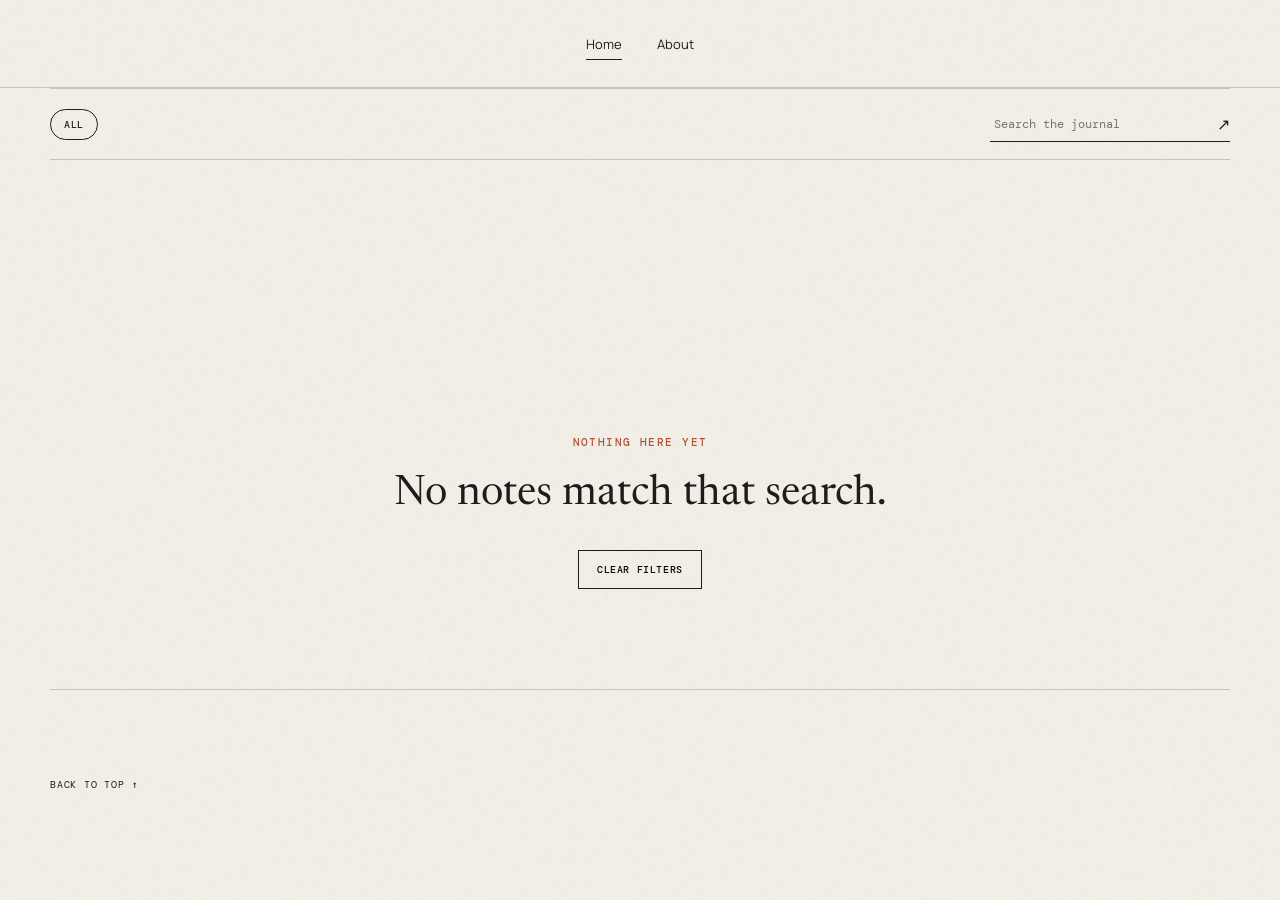
==== index.html @ 5963dffc "Add article backup safeguards" ====
<!doctype html>
<html lang="en">
  <head>
    <meta charset="UTF-8" />
    <meta name="viewport" content="width=device-width, initial-scale=1.0" />
    <meta name="description" content="A simple personal website with essays, notes, and a brief introduction." />
    <title>Personal Journal</title>
    <script async src="https://www.googletagmanager.com/gtag/js?id=G-J5S89GVS2M"></script>
    <script>
      window.dataLayer = window.dataLayer || [];
      function gtag(){dataLayer.push(arguments);}
      gtag("js", new Date());
      gtag("config", "G-J5S89GVS2M");
    </script>
    <link rel="preconnect" href="https://fonts.googleapis.com" />
    <link rel="preconnect" href="https://fonts.gstatic.com" crossorigin />
    <link href="https://fonts.googleapis.com/css2?family=DM+Mono:wght@400;500&family=Manrope:wght@400;500;600&family=Newsreader:ital,opsz,wght@0,6..72,400;0,6..72,500;1,6..72,400&display=swap" rel="stylesheet" />
    <link rel="stylesheet" href="styles.css?v=20260623-backups" />
    <script src="app.js?v=20260623-backups" defer></script>
  </head>
  <body>
    <div class="grain" aria-hidden="true"></div>
    <header class="site-header">
      <div></div>
      <nav class="main-nav" aria-label="Main navigation">
        <a href="#blog" data-route="blog">Home</a>
        <a href="#about" data-route="about">About</a>
        <button class="mobile-studio studio-entry" type="button" data-action="open-studio" hidden><span class="status-dot"></span> Studio</button>
      </nav>
      <button class="text-button studio-trigger studio-entry" type="button" data-action="open-studio" hidden>
        <span class="status-dot"></span> Studio
      </button>
      <button class="menu-button" aria-label="Toggle menu" aria-expanded="false" type="button">Menu</button>
    </header>

    <main>
      <section class="view blog-view" data-view="blog">
        <div class="blog-tools page-shell">
          <div class="tag-list" id="tag-filters" aria-label="Filter articles by tag"></div>
          <label class="search-field">
            <span class="sr-only">Search articles</span>
            <input id="article-search" type="search" placeholder="Search the journal" />
            <span aria-hidden="true">↗</span>
          </label>
        </div>

        <div class="article-grid page-shell" id="article-grid"></div>
        <div class="empty-state page-shell" id="article-empty" hidden>
          <p class="eyebrow">Nothing here yet</p>
          <h2>No notes match that search.</h2>
          <button class="button secondary" type="button" data-action="clear-filters">Clear filters</button>
        </div>
      </section>

      <section class="view about-view" data-view="about" hidden>
        <div class="about-layout page-shell">
          <div class="about-intro">
            <p class="eyebrow">A brief introduction</p>
            <h1>Hello, I’m <em>Kevin.</em></h1>
            <p class="about-lead">I’m based in the San Francisco Bay Area, and this site is a place for notes, ideas, and reflections.</p>
          </div>
          <div class="about-copy">
            <p>I use this space to write about what I’m learning, thinking through, and paying attention to over time.</p>
            <p>Outside of work, I enjoy hiking, listening to music, and spending time outdoors.</p>
            <div class="contact-row">
              <span>jieshuai123 at gmail dot com</span>
              <a href="https://www.linkedin.com/in/jieshuai/" target="_blank" rel="noopener noreferrer">LinkedIn ↗</a>
              <a href="https://github.com/kevinshuai" target="_blank" rel="noopener noreferrer">GitHub ↗</a>
              <span>San Francisco Bay Area</span>
            </div>
          </div>
        </div>
      </section>

      <article class="view article-view" data-view="article" hidden>
        <div class="article-reading page-shell" id="article-reading"></div>
      </article>
    </main>

    <footer class="site-footer page-shell">
      <a href="#blog">Back to top ↑</a>
    </footer>

    <dialog class="studio-dialog" id="studio-dialog">
      <div class="dialog-head">
        <div>
          <p class="eyebrow">Private workspace</p>
          <h2>Publishing studio</h2>
        </div>
        <button class="icon-button" data-action="close-studio" aria-label="Close studio" type="button">×</button>
      </div>
      <div class="studio-tabs" role="tablist">
        <button class="active" role="tab" data-studio-tab="articles" type="button">Articles</button>
      </div>
      <section class="studio-panel" data-studio-panel="articles">
        <form id="article-form" class="editor-form">
          <label>Title<input name="title" required placeholder="A title worth opening" /></label>
          <div class="form-row">
            <label>Tags<input name="tags" required placeholder="Design, Notes" /></label>
            <label>Read time<input name="readTime" placeholder="4 min read" /></label>
          </div>
          <label>Cover image<input name="image" type="file" accept="image/*" /></label>
          <label>Summary<textarea name="summary" required rows="2" placeholder="A short introduction for the home page"></textarea></label>
          <label>Article<textarea id="article-body" name="body" required rows="7" placeholder="Write your article here. Separate paragraphs with a blank line. Paste an image or use Insert image to place it within the text."></textarea></label>
          <div class="editor-tools">
            <button class="button secondary" id="insert-inline-image" type="button">Insert image</button>
            <input class="sr-only" id="inline-image-input" type="file" accept="image/*" />
            <small id="inline-image-status">No inline images inserted yet.</small>
          </div>
          <p class="studio-notice" id="studio-notice" role="status" aria-live="polite"></p>
          <div class="form-actions">
            <button class="button primary" id="article-submit" type="submit">Publish article ↗</button>
            <button class="button secondary" id="cancel-edit" type="button" hidden>Cancel edit</button>
          </div>
        </form>
        <div class="backup-tools">
          <div>
            <strong>Article backup</strong>
            <p>Download a copy after publishing so your posts can be restored if browser storage is cleared.</p>
          </div>
          <div class="backup-actions">
            <button class="button secondary" id="download-backup" type="button">Download backup</button>
            <button class="button secondary" id="import-backup" type="button">Import backup</button>
            <input class="sr-only" id="backup-input" type="file" accept="application/json,.json" />
          </div>
        </div>
        <div class="manage-list" id="manage-articles"></div>
      </section>
    </dialog>

    <div class="toast" id="toast" role="status" aria-live="polite"></div>
  </body>
</html>
---- styles.css ----
:root {
  --ink: #1b1b19;
  --paper: #f1efe7;
  --paper-deep: #e7e3d8;
  --rust: #b45132;
  --sage: #69725f;
  --line: rgba(27, 27, 25, 0.2);
  --serif: "Newsreader", Georgia, serif;
  --sans: "Manrope", Arial, sans-serif;
  --mono: "DM Mono", monospace;
}

* { box-sizing: border-box; }
html { scroll-behavior: smooth; }
body { margin: 0; color: var(--ink); background: var(--paper); font-family: var(--sans); }
button, input, textarea { font: inherit; }
button, a { -webkit-tap-highlight-color: transparent; }
a { color: inherit; }
[hidden] { display: none !important; }
.sr-only { position: absolute; width: 1px; height: 1px; padding: 0; margin: -1px; overflow: hidden; clip: rect(0, 0, 0, 0); white-space: nowrap; border: 0; }
.grain { position: fixed; inset: 0; pointer-events: none; opacity: .035; z-index: 20; background-image: url("data:image/svg+xml,%3Csvg viewBox='0 0 180 180' xmlns='http://www.w3.org/2000/svg'%3E%3Cfilter id='n'%3E%3CfeTurbulence type='fractalNoise' baseFrequency='.8' numOctaves='4' stitchTiles='stitch'/%3E%3C/filter%3E%3Crect width='100%25' height='100%25' filter='url(%23n)'/%3E%3C/svg%3E"); }
.page-shell { width: min(1180px, calc(100% - 64px)); margin-inline: auto; }

.site-header { height: 88px; padding: 0 40px; display: grid; grid-template-columns: 1fr auto 1fr; align-items: center; border-bottom: 1px solid var(--line); position: relative; z-index: 10; background: rgba(241,239,231,.92); backdrop-filter: blur(12px); }
.main-nav { display: flex; align-items: center; gap: 35px; }
.main-nav a { position: relative; padding: 8px 0; text-decoration: none; font-size: 13px; }
.main-nav a::after { content: ""; position: absolute; height: 1px; background: var(--ink); left: 50%; right: 50%; bottom: 1px; transition: .25s ease; }
.main-nav a.active::after, .main-nav a:hover::after { left: 0; right: 0; }
.mobile-studio { display: none; border: 0; background: none; padding: 8px 0; font: 500 11px var(--mono); text-transform: uppercase; letter-spacing: .08em; }
.studio-trigger { justify-self: end; }
.text-button { border: 0; background: transparent; cursor: pointer; padding: 8px 0; font-size: 12px; text-transform: uppercase; letter-spacing: .1em; }
.status-dot { width: 7px; height: 7px; display: inline-block; margin-right: 7px; border-radius: 50%; background: var(--rust); }
.menu-button { display: none; justify-self: end; border: 0; background: none; text-transform: uppercase; font: 500 11px var(--mono); }

.page-heading { padding-top: 100px; padding-bottom: 72px; display: grid; grid-template-columns: 1fr 300px; align-items: end; gap: 60px; }
.eyebrow { margin: 0 0 24px; color: var(--rust); font: 500 11px var(--mono); text-transform: uppercase; letter-spacing: .13em; }
h1, h2, h3, p { margin-top: 0; }
h1 { margin-bottom: 0; font: 400 clamp(58px, 7vw, 104px)/.9 var(--serif); letter-spacing: -.045em; }
h1 em { font-weight: 400; color: var(--rust); }
.blog-tools { min-height: 72px; padding: 15px 0; border-top: 1px solid var(--line); border-bottom: 1px solid var(--line); display: flex; justify-content: space-between; gap: 24px; align-items: center; }
.tag-list { display: flex; flex-wrap: wrap; gap: 8px; }
.tag-filter { padding: 8px 13px; border: 1px solid transparent; border-radius: 100px; background: transparent; cursor: pointer; color: #5c5b56; font: 500 10px var(--mono); text-transform: uppercase; letter-spacing: .07em; }
.tag-filter:hover, .tag-filter.active { color: var(--ink); border-color: var(--ink); }
.search-field { width: 240px; display: flex; border-bottom: 1px solid var(--ink); align-items: center; }
.search-field input { width: 100%; padding: 9px 4px; border: 0; outline: 0; background: transparent; font: 12px var(--mono); }
.article-grid { padding-top: 65px; padding-bottom: 110px; display: grid; grid-template-columns: repeat(12, 1fr); }
.article-card { grid-column: span 4; position: relative; min-height: 410px; padding: 32px 34px 30px 0; border-bottom: 1px solid var(--line); cursor: pointer; }
.article-card:nth-child(3n+2) { border-left: 1px solid var(--line); padding-left: 34px; }
.article-card:nth-child(3n+3) { border-left: 1px solid var(--line); padding-left: 34px; padding-right: 0; }
.article-card-image { width: 100%; aspect-ratio: 4 / 3; margin-bottom: 28px; display: block; object-fit: cover; filter: saturate(.9); }
.article-number { display: flex; justify-content: space-between; align-items: center; margin-bottom: 90px; color: #77746c; font: 10px var(--mono); }
.article-card-image + .article-number { margin-bottom: 48px; }
.article-card h2 { margin-bottom: 18px; font: 400 37px/1 var(--serif); letter-spacing: -.025em; }
.article-card p { color: #55534d; font: 13px/1.65 var(--sans); }
.tag { display: inline-block; margin: 6px 6px 0 0; color: var(--rust); font: 500 9px var(--mono); text-transform: uppercase; letter-spacing: .08em; }
.article-card .arrow { position: absolute; right: 28px; bottom: 28px; font-size: 20px; transition: transform .2s; }
.article-card:hover .arrow { transform: translate(4px,-4px); }
.empty-state { padding: 100px 0; text-align: center; }
.empty-state h2 { font: 42px var(--serif); }

.about-layout { width: min(820px, calc(100% - 64px)); padding: 86px 0 120px; display: grid; gap: 38px; }
.about-intro { padding-bottom: 34px; border-bottom: 1px solid var(--line); }
.about-intro h1 { font-size: clamp(48px, 7vw, 78px); }
.about-lead { width: min(620px, 100%); margin: 24px 0 0; color: #55534d; font: 18px/1.65 var(--sans); }
.about-copy { width: 100%; }
.about-copy > p { margin-bottom: 18px; color: #34332f; font: 18px/1.7 var(--sans); }
.contact-row { margin-top: 42px; padding-top: 18px; border-top: 1px solid var(--line); display: flex; flex-wrap: wrap; gap: 14px 24px; color: #55534d; font: 10px var(--mono); text-transform: uppercase; }
.contact-row a { text-decoration: none; }

.article-reading { width: min(800px, calc(100% - 48px)); padding: 80px 0 130px; }
.back-link { display: inline-block; margin-bottom: 70px; font: 11px var(--mono); text-decoration: none; text-transform: uppercase; }
.article-reading h1 { font-size: clamp(54px,8vw,90px); }
.reading-meta { display: flex; justify-content: space-between; margin: 36px 0 60px; padding: 16px 0; border-top: 1px solid var(--ink); border-bottom: 1px solid var(--ink); font: 10px var(--mono); text-transform: uppercase; }
.article-hero-image { width: 100%; max-height: 520px; margin: 0 0 60px; display: block; object-fit: cover; }
.article-body p { margin-bottom: 28px; font: 20px/1.7 var(--serif); }
.article-body p:first-child::first-letter { float: left; margin: 7px 9px 0 0; color: var(--rust); font: 70px/.7 var(--serif); }
.inline-article-image { margin: 44px 0; }
.inline-article-image img { width: 100%; max-height: 560px; display: block; object-fit: cover; }

.site-footer { min-height: 190px; border-top: 1px solid var(--line); display: flex; align-items: center; justify-content: space-between; font: 10px var(--mono); text-transform: uppercase; letter-spacing: .08em; }
.site-footer a { text-decoration: none; }

dialog { color: var(--ink); }
.studio-dialog { width: min(750px, calc(100% - 30px)); max-height: calc(100vh - 30px); padding: 0; border: 0; background: var(--paper); box-shadow: 0 30px 80px rgba(0,0,0,.25); }
dialog::backdrop { background: rgba(24,23,20,.62); backdrop-filter: blur(4px); }
.dialog-head { padding: 28px 32px; display: flex; justify-content: space-between; border-bottom: 1px solid var(--line); }
.dialog-head .eyebrow { margin-bottom: 6px; }
.dialog-head h2 { margin: 0; font: 35px var(--serif); }
.icon-button { width: 38px; height: 38px; border: 1px solid var(--line); border-radius: 50%; background: transparent; cursor: pointer; font-size: 24px; line-height: 1; }
.studio-tabs { display: flex; padding: 0 32px; border-bottom: 1px solid var(--line); }
.studio-tabs button { padding: 18px 20px 14px 0; margin-right: 22px; border: 0; border-bottom: 2px solid transparent; background: none; cursor: pointer; font: 10px var(--mono); text-transform: uppercase; }
.studio-tabs button.active { border-bottom-color: var(--rust); color: var(--rust); }
.studio-panel { padding: 28px 32px 40px; }
.editor-form { display: grid; gap: 18px; }
.editor-form label { display: grid; gap: 8px; font: 500 10px var(--mono); text-transform: uppercase; letter-spacing: .06em; }
.editor-form input, .editor-form textarea { width: 100%; border: 1px solid var(--line); background: rgba(255,255,255,.35); padding: 12px; outline: 0; resize: vertical; font: 13px/1.5 var(--sans); }
.editor-form input:focus, .editor-form textarea:focus { border-color: var(--ink); }
.editor-tools { display: flex; flex-wrap: wrap; align-items: center; gap: 12px 16px; margin-top: -4px; }
.editor-tools small { color: #77746c; font: 10px/1.5 var(--mono); text-transform: uppercase; letter-spacing: .06em; }
.studio-notice { display: none; margin: -6px 0 0; padding: 12px 14px; border: 1px solid rgba(180,81,50,.35); background: rgba(180,81,50,.08); color: var(--rust); font: 11px/1.5 var(--mono); text-transform: uppercase; letter-spacing: .04em; }
.studio-notice.show { display: block; }
.form-row { display: grid; grid-template-columns: 1fr 1fr; gap: 18px; }
.form-actions { display: flex; flex-wrap: wrap; gap: 12px; }
.backup-tools { display: grid; grid-template-columns: 1fr auto; gap: 20px; align-items: center; margin-top: 28px; padding: 18px 0; border-top: 1px solid var(--line); border-bottom: 1px solid var(--line); }
.backup-tools strong { display: block; margin-bottom: 4px; font: 17px var(--serif); }
.backup-tools p { max-width: 48ch; margin: 0; color: #77746c; font: 13px/1.6 var(--sans); }
.backup-actions { display: flex; flex-wrap: wrap; justify-content: flex-end; gap: 10px; }
.button { width: max-content; padding: 12px 18px; border: 1px solid var(--ink); cursor: pointer; font: 500 10px var(--mono); text-transform: uppercase; letter-spacing: .06em; }
.button.primary { color: var(--paper); background: var(--ink); }
.button.secondary { background: transparent; }
.manage-list { margin-top: 32px; padding-top: 22px; border-top: 1px solid var(--line); }
.manage-item { display: grid; grid-template-columns: 1fr auto; gap: 20px; align-items: center; padding: 12px 0; border-bottom: 1px solid var(--line); }
.manage-item strong { display: block; font: 17px var(--serif); }
.manage-item small { font: 9px var(--mono); color: #77746c; text-transform: uppercase; }
.manage-actions { display: flex; gap: 14px; }
.edit-button, .delete-button { border: 0; background: none; cursor: pointer; font: 9px var(--mono); text-transform: uppercase; }
.edit-button { color: var(--ink); }
.delete-button { color: var(--rust); }
.toast { position: fixed; right: 25px; bottom: 25px; z-index: 50; color: var(--paper); background: var(--ink); padding: 14px 18px; transform: translateY(100px); opacity: 0; transition: .3s; font: 10px var(--mono); text-transform: uppercase; }
.toast.show { transform: translateY(0); opacity: 1; }

@media (max-width: 800px) {
  .page-shell { width: min(100% - 32px, 1180px); }
  .site-header { height: 72px; padding: 0 16px; grid-template-columns: 1fr auto; }
  .main-nav { display: none; position: absolute; top: 72px; left: 0; right: 0; padding: 30px 16px; background: var(--paper); border-bottom: 1px solid var(--line); flex-direction: column; align-items: flex-start; gap: 15px; }
  .main-nav.open { display: flex; }
  .mobile-studio { display: block; }
  .studio-trigger { display: none; }
  .menu-button { display: block; }
  .page-heading { padding: 65px 0 45px; grid-template-columns: 1fr; gap: 35px; }
  h1 { font-size: 53px; }
  .blog-tools { align-items: flex-start; flex-direction: column; }
  .search-field { width: 100%; }
  .article-grid { display: block; padding-top: 30px; }
  .article-card, .article-card:nth-child(3n+2), .article-card:nth-child(3n+3) { min-height: 330px; padding: 28px 20px 30px 0; border-left: 0; }
  .article-number { margin-bottom: 55px; }
  .about-layout { width: min(100% - 32px, 820px); padding: 56px 0 90px; display: block; }
  .about-intro { margin-bottom: 34px; padding-bottom: 28px; }
  .about-intro h1 { font-size: 52px; }
  .about-lead, .about-copy > p { font-size: 16px; }
  .contact-row { align-items: flex-start; flex-direction: column; gap: 16px; }
  .site-footer { min-height: 240px; flex-direction: column; justify-content: center; gap: 22px; text-align: center; }
  .form-row { grid-template-columns: 1fr; }
  .backup-tools { grid-template-columns: 1fr; }
  .backup-actions { justify-content: flex-start; }
  .studio-panel, .dialog-head { padding-left: 20px; padding-right: 20px; }
}
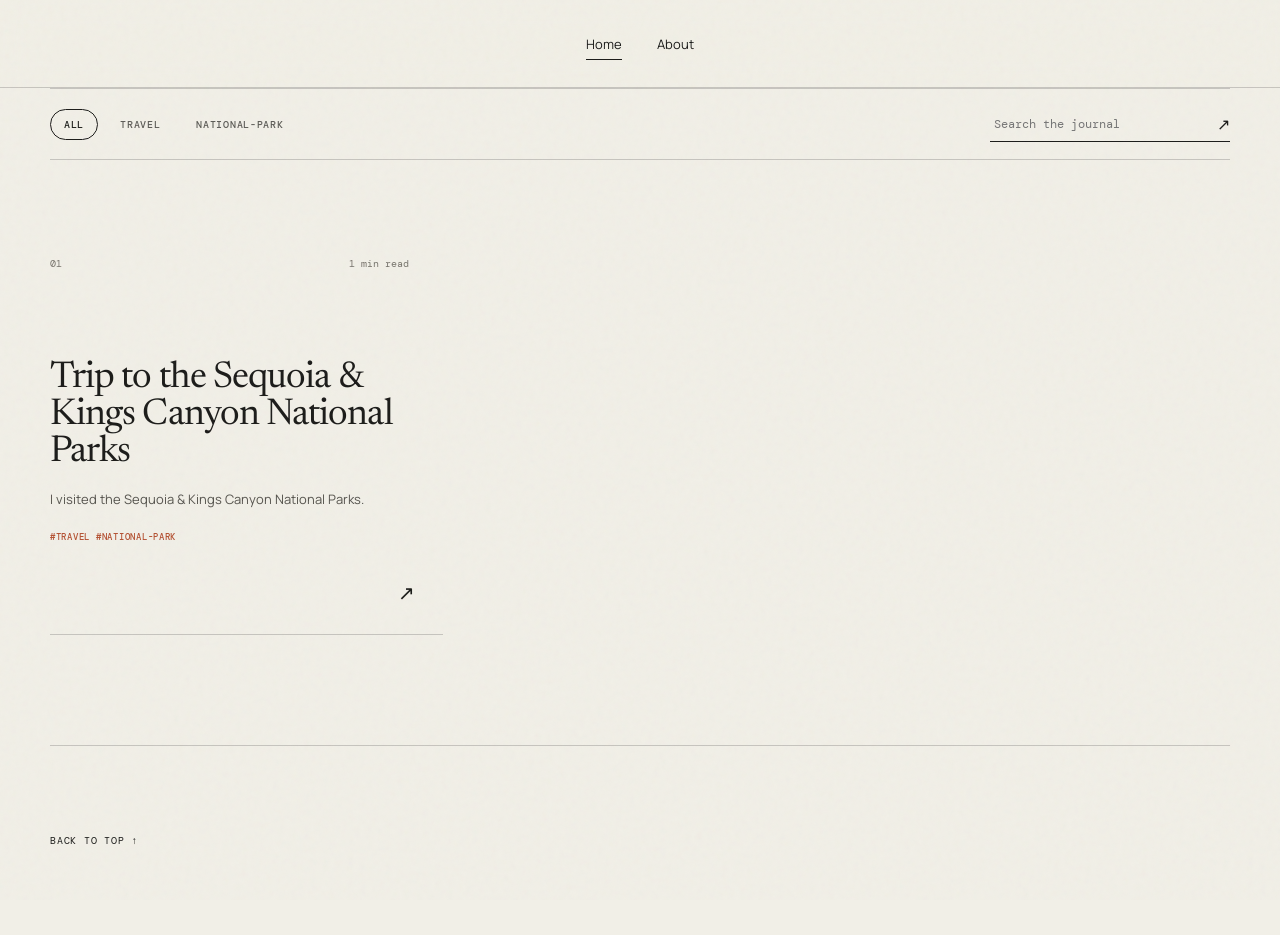
==== commit 50f4f41b: "Fix back to top behavior" ====
--- a/index.html
+++ b/index.html
@@ -15,8 +15,8 @@
     <link rel="preconnect" href="https://fonts.googleapis.com" />
     <link rel="preconnect" href="https://fonts.gstatic.com" crossorigin />
     <link href="https://fonts.googleapis.com/css2?family=DM+Mono:wght@400;500&family=Manrope:wght@400;500;600&family=Newsreader:ital,opsz,wght@0,6..72,400;0,6..72,500;1,6..72,400&display=swap" rel="stylesheet" />
-    <link rel="stylesheet" href="styles.css?v=20260623-backups" />
-    <script src="app.js?v=20260623-backups" defer></script>
+    <link rel="stylesheet" href="styles.css?v=20260623-posts-json" />
+    <script src="app.js?v=20260623-posts-json" defer></script>
   </head>
   <body>
     <div class="grain" aria-hidden="true"></div>
@@ -78,7 +78,7 @@
     </main>
 
     <footer class="site-footer page-shell">
-      <a href="#blog">Back to top ↑</a>
+      <button type="button" data-action="back-to-top">Back to top ↑</button>
     </footer>
 
     <dialog class="studio-dialog" id="studio-dialog">
@@ -109,18 +109,18 @@
           </div>
           <p class="studio-notice" id="studio-notice" role="status" aria-live="polite"></p>
           <div class="form-actions">
-            <button class="button primary" id="article-submit" type="submit">Publish article ↗</button>
+            <button class="button primary" id="article-submit" type="submit">Save article</button>
             <button class="button secondary" id="cancel-edit" type="button" hidden>Cancel edit</button>
           </div>
         </form>
         <div class="backup-tools">
           <div>
             <strong>Article backup</strong>
-            <p>Download a copy after publishing so your posts can be restored if browser storage is cleared.</p>
+            <p>Download posts.json after saving. Commit that file to GitHub to make posts permanent across devices.</p>
           </div>
           <div class="backup-actions">
-            <button class="button secondary" id="download-backup" type="button">Download backup</button>
-            <button class="button secondary" id="import-backup" type="button">Import backup</button>
+            <button class="button secondary" id="download-backup" type="button">Download posts.json</button>
+            <button class="button secondary" id="import-backup" type="button">Import posts.json</button>
             <input class="sr-only" id="backup-input" type="file" accept="application/json,.json" />
           </div>
         </div>
--- a/styles.css
+++ b/styles.css
@@ -78,7 +78,7 @@
 .inline-article-image img { width: 100%; max-height: 560px; display: block; object-fit: cover; }
 
 .site-footer { min-height: 190px; border-top: 1px solid var(--line); display: flex; align-items: center; justify-content: space-between; font: 10px var(--mono); text-transform: uppercase; letter-spacing: .08em; }
-.site-footer a { text-decoration: none; }
+.site-footer button { border: 0; background: transparent; padding: 0; cursor: pointer; font: inherit; color: inherit; text-transform: inherit; letter-spacing: inherit; }
 
 dialog { color: var(--ink); }
 .studio-dialog { width: min(750px, calc(100% - 30px)); max-height: calc(100vh - 30px); padding: 0; border: 0; background: var(--paper); box-shadow: 0 30px 80px rgba(0,0,0,.25); }
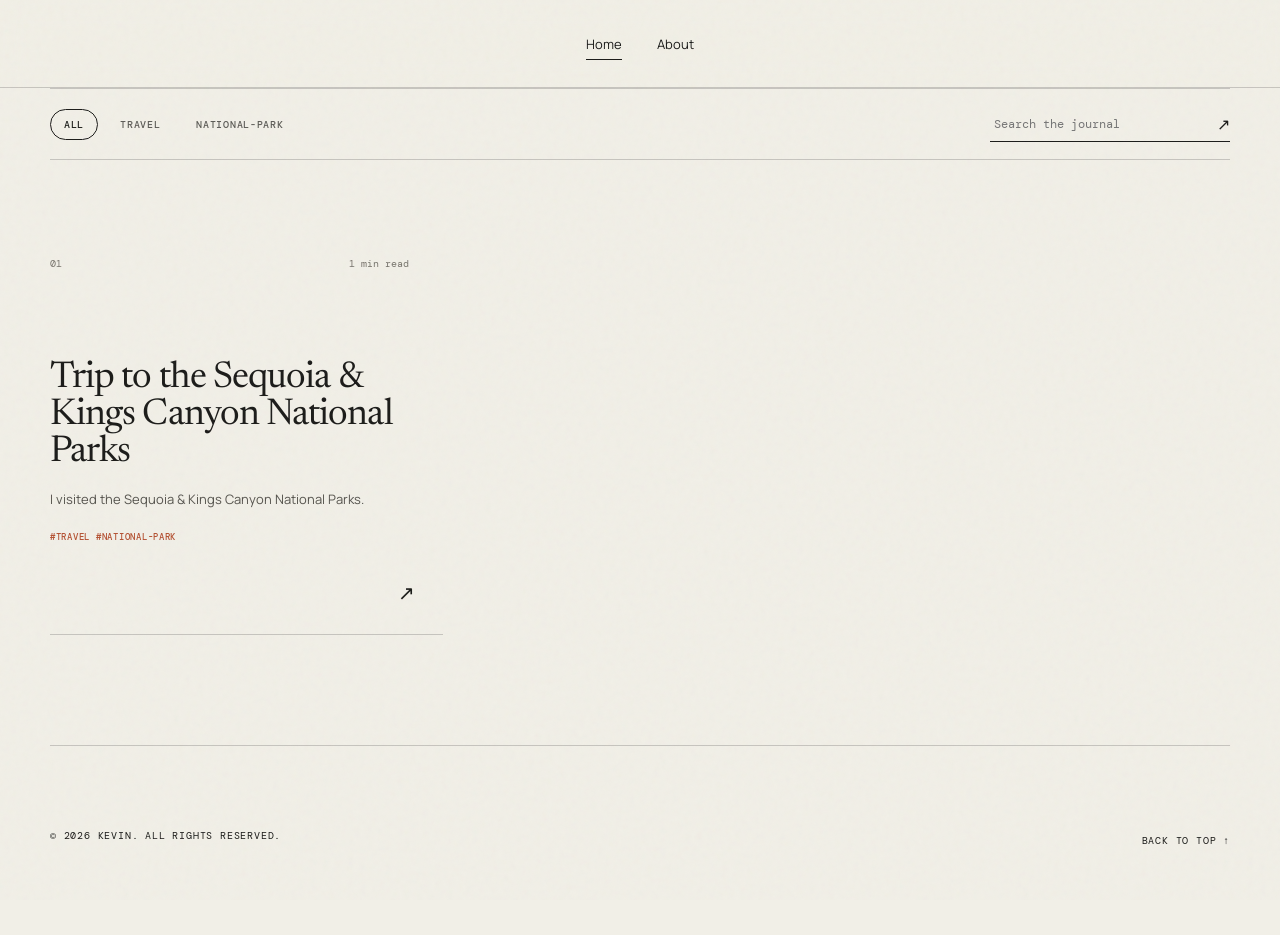
==== commit 3a6aa67f: "Add copyright footer" ====
--- a/index.html
+++ b/index.html
@@ -78,6 +78,7 @@
     </main>
 
     <footer class="site-footer page-shell">
+      <p>© <span id="copyright-year"></span> Kevin. All rights reserved.</p>
       <button type="button" data-action="back-to-top">Back to top ↑</button>
     </footer>
 
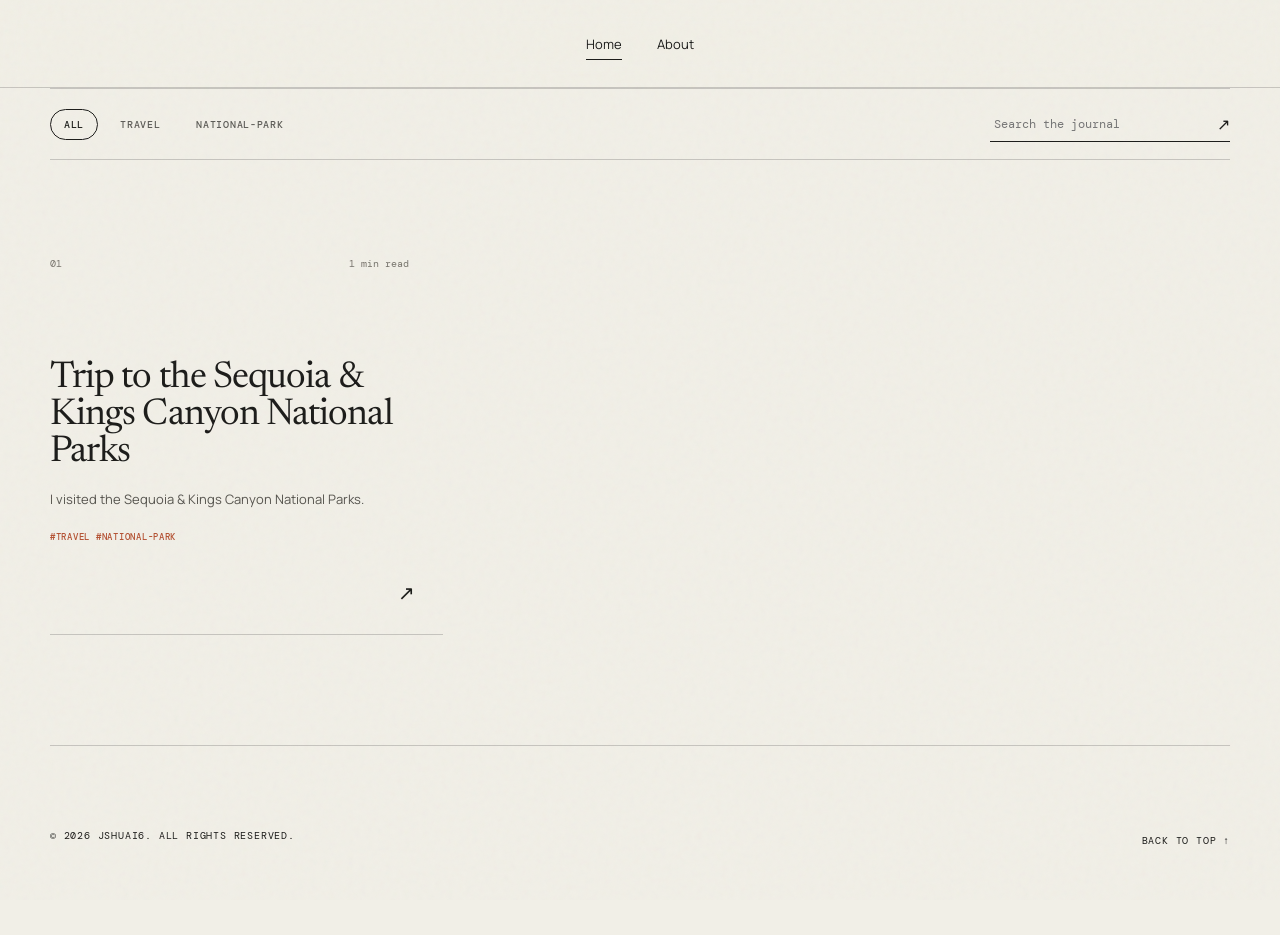
==== commit 595f52fb: "Update copyright name" ====
--- a/index.html
+++ b/index.html
@@ -15,16 +15,16 @@
     <link rel="preconnect" href="https://fonts.googleapis.com" />
     <link rel="preconnect" href="https://fonts.gstatic.com" crossorigin />
     <link href="https://fonts.googleapis.com/css2?family=DM+Mono:wght@400;500&family=Manrope:wght@400;500;600&family=Newsreader:ital,opsz,wght@0,6..72,400;0,6..72,500;1,6..72,400&display=swap" rel="stylesheet" />
-    <link rel="stylesheet" href="styles.css?v=20260623-posts-json" />
-    <script src="app.js?v=20260623-posts-json" defer></script>
+    <link rel="stylesheet" href="/styles.css?v=20260623-clean-routes" />
+    <script src="/app.js?v=20260623-clean-routes" defer></script>
   </head>
   <body>
     <div class="grain" aria-hidden="true"></div>
     <header class="site-header">
       <div></div>
       <nav class="main-nav" aria-label="Main navigation">
-        <a href="#blog" data-route="blog">Home</a>
-        <a href="#about" data-route="about">About</a>
+        <a href="/home" data-route="blog">Home</a>
+        <a href="/about" data-route="about">About</a>
         <button class="mobile-studio studio-entry" type="button" data-action="open-studio" hidden><span class="status-dot"></span> Studio</button>
       </nav>
       <button class="text-button studio-trigger studio-entry" type="button" data-action="open-studio" hidden>
@@ -65,7 +65,7 @@
             <div class="contact-row">
               <span>jieshuai123 at gmail dot com</span>
               <a href="https://www.linkedin.com/in/jieshuai/" target="_blank" rel="noopener noreferrer">LinkedIn ↗</a>
-              <a href="https://github.com/kevinshuai" target="_blank" rel="noopener noreferrer">GitHub ↗</a>
+              <a href="https://github.com/jshuai6" target="_blank" rel="noopener noreferrer">GitHub ↗</a>
               <span>San Francisco Bay Area</span>
             </div>
           </div>
@@ -78,7 +78,7 @@
     </main>
 
     <footer class="site-footer page-shell">
-      <p>© <span id="copyright-year"></span> Kevin. All rights reserved.</p>
+      <p>© <span id="copyright-year"></span> jshuai6. All rights reserved.</p>
       <button type="button" data-action="back-to-top">Back to top ↑</button>
     </footer>
 
